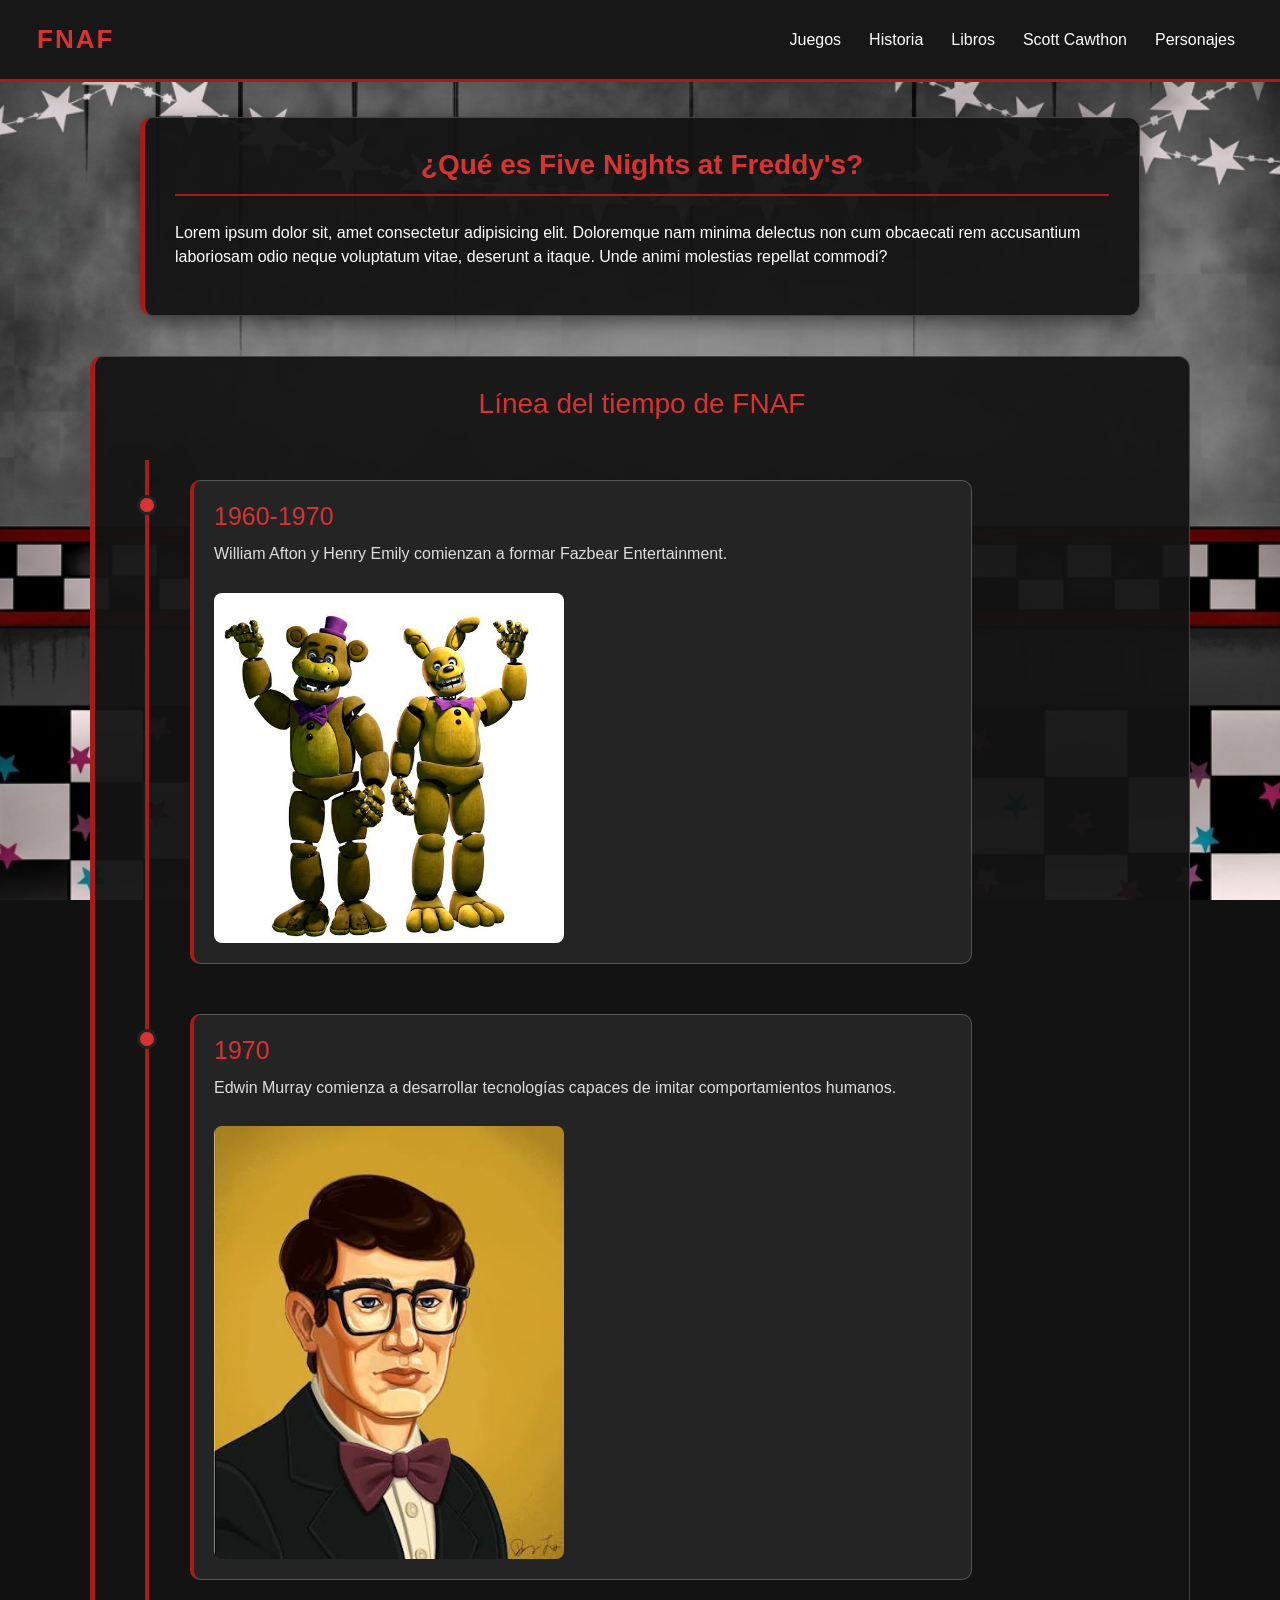
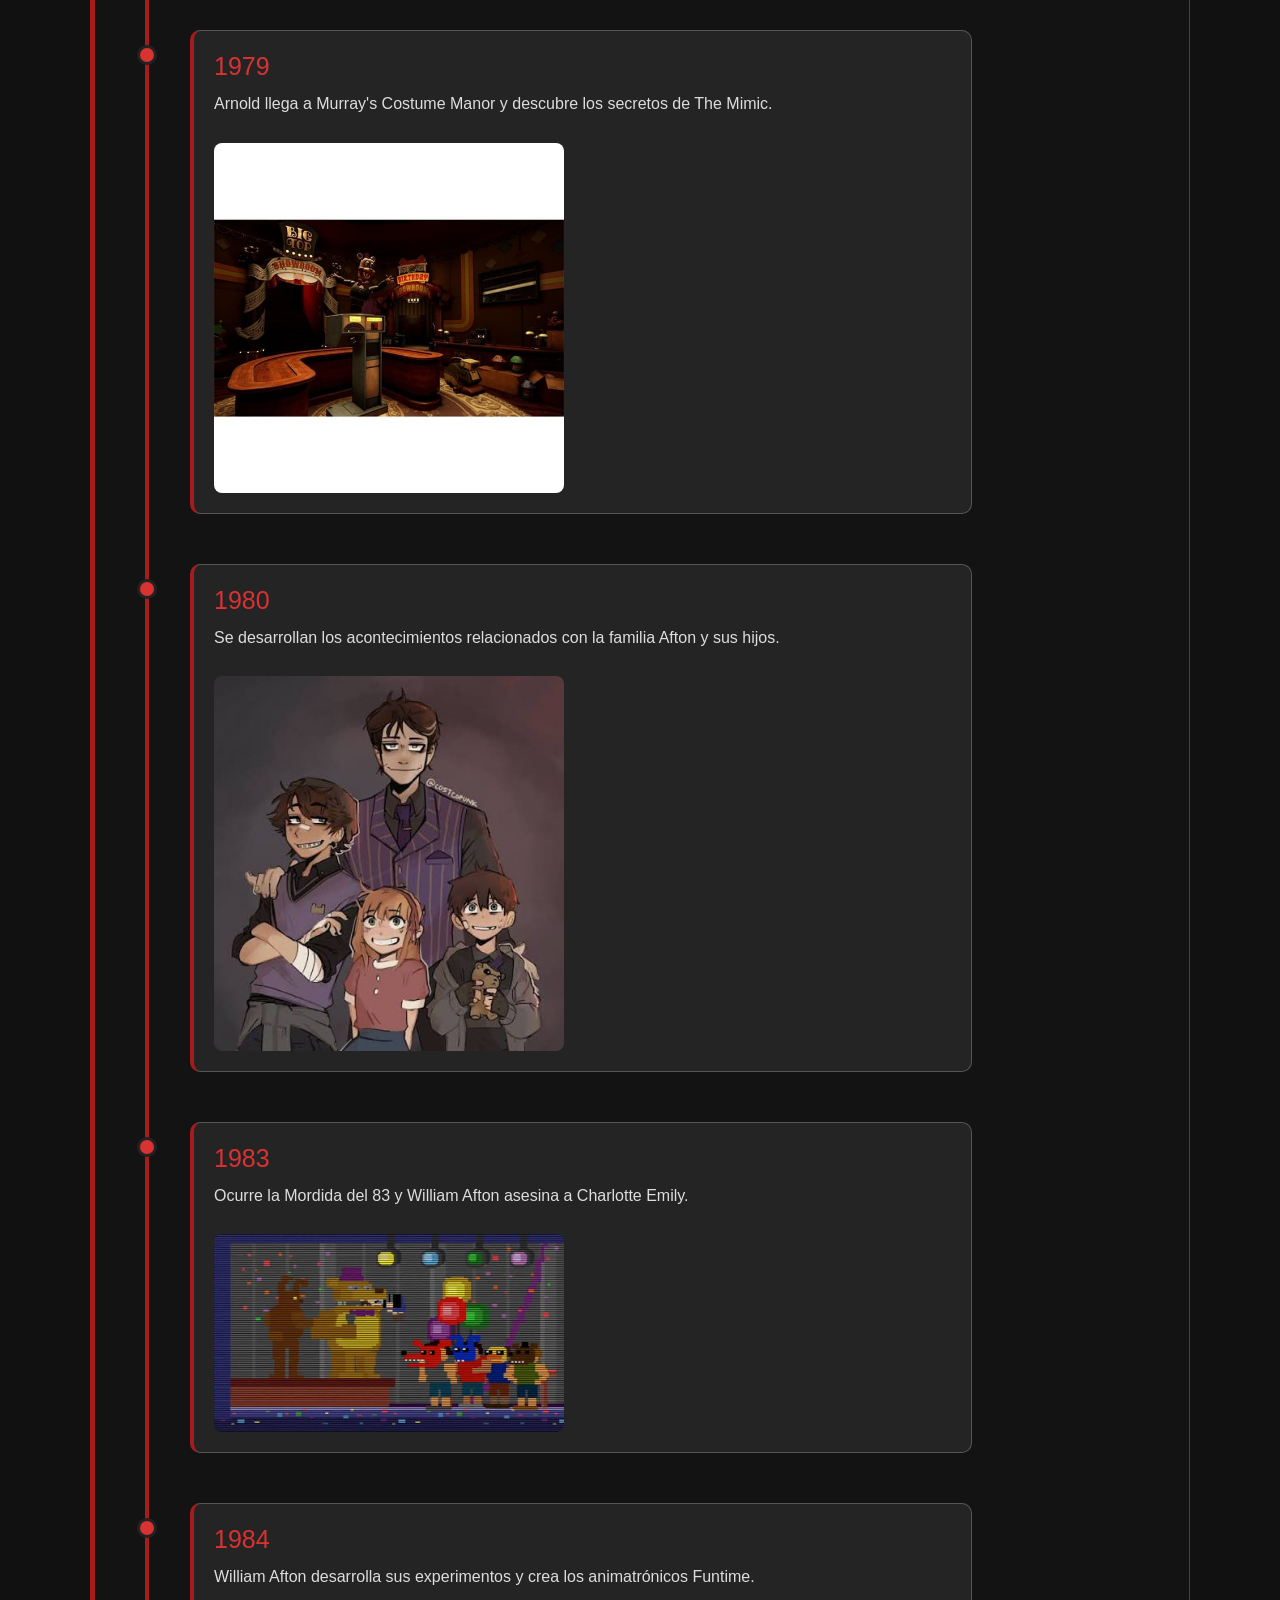
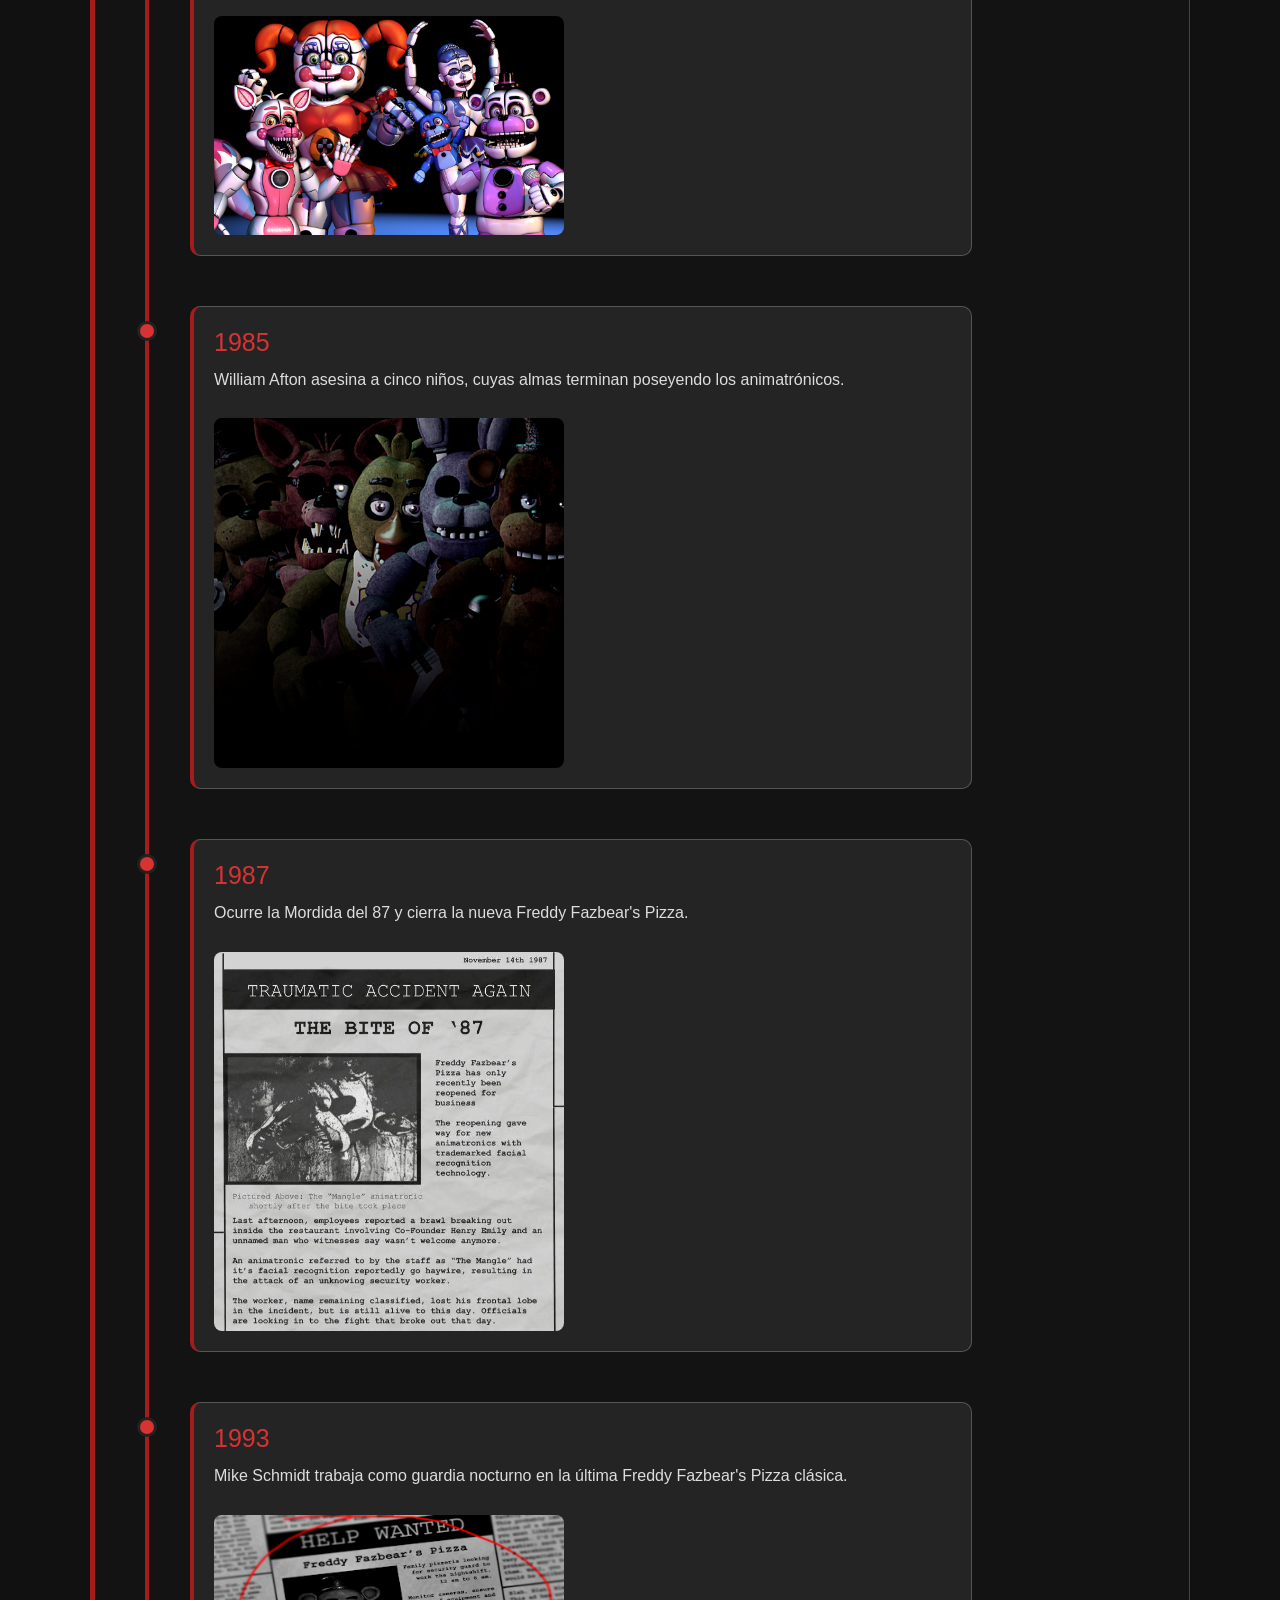
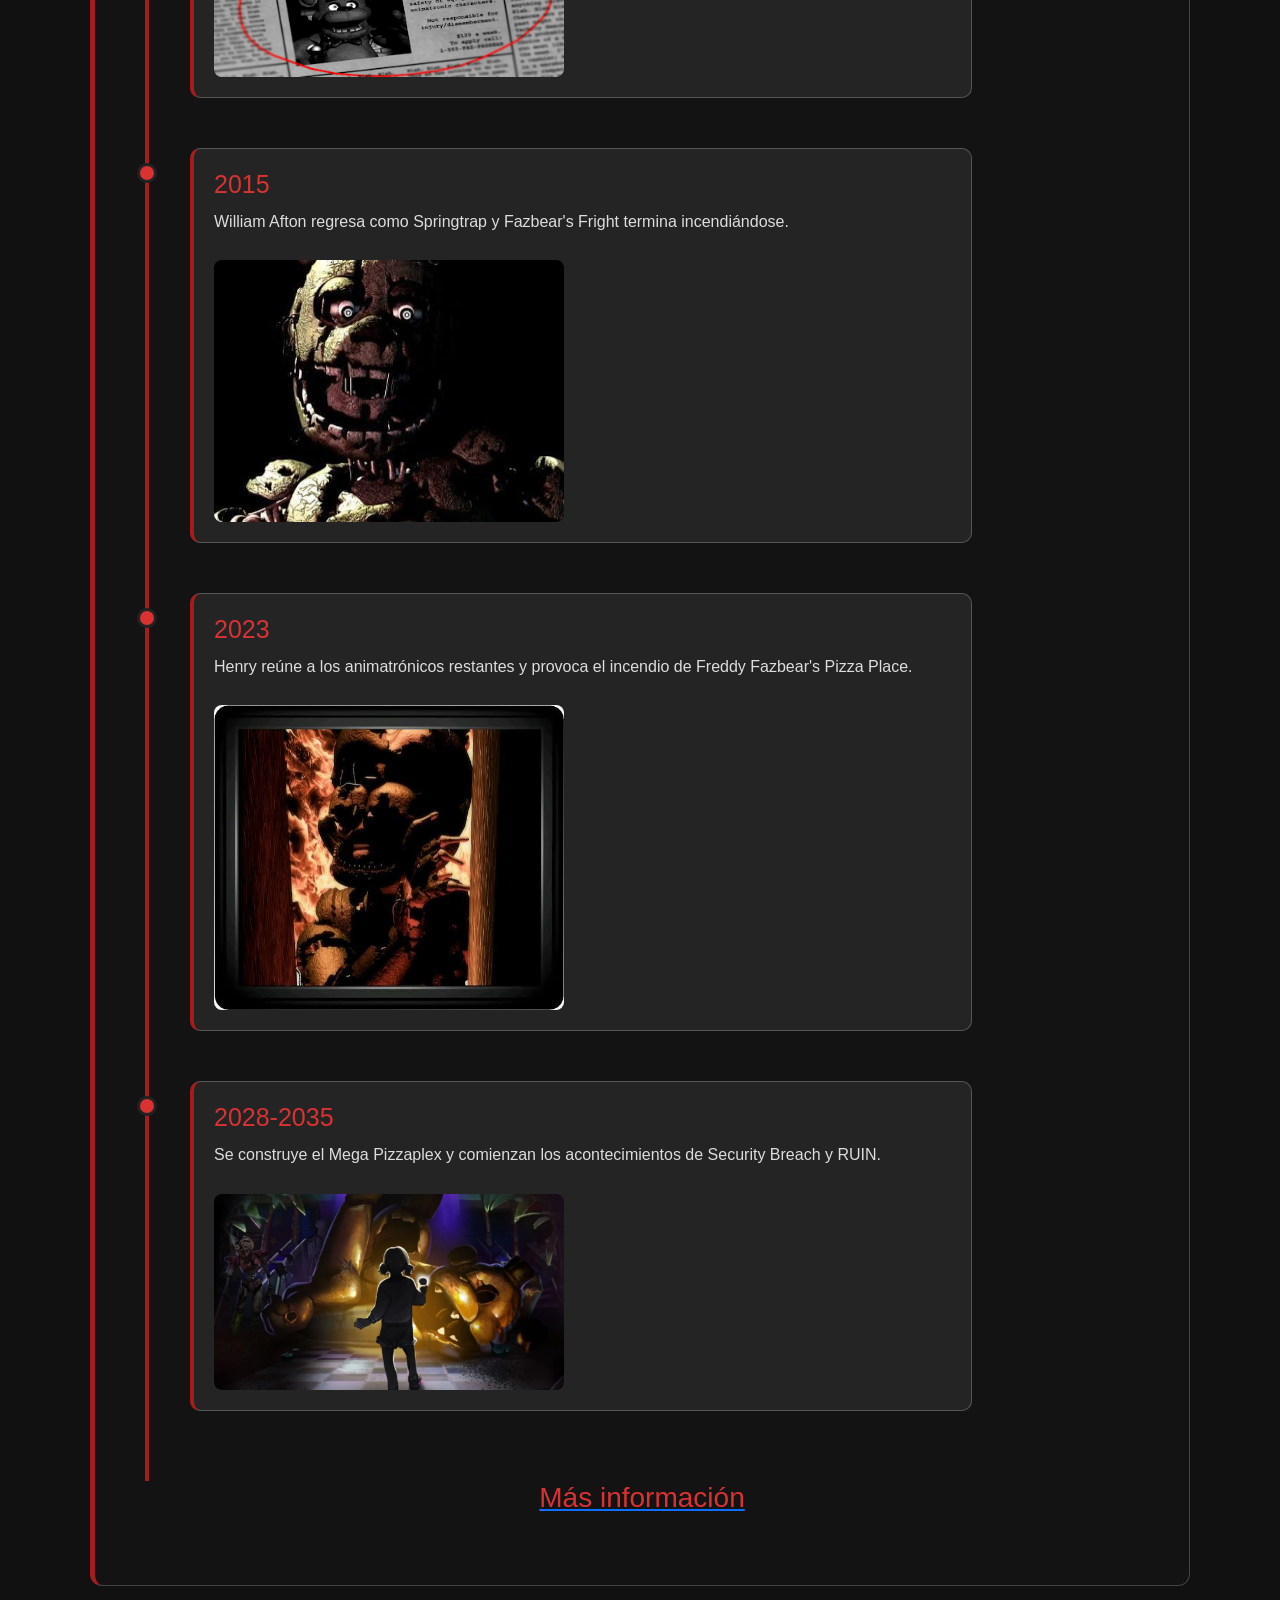
==== paginas/historia.html @ 73fea753 "first commit" ====
<!DOCTYPE html>
<html lang="en">

<head>
    <meta charset="UTF-8">
    <meta name="viewport" content="width=device-width, initial-scale=1.0">
    <title>lore</title>
    <link href="https://cdn.jsdelivr.net/npm/bootstrap@5.3.8/dist/css/bootstrap.min.css" rel="stylesheet">
    <link rel="stylesheet" href="../custom-style.css">
</head>

<body class="body-principal">
    <nav class="navbar navbar-expand-lg navbar-dark navbar-personalizado">

        <div class="container-fluid navbar-contenedor">

            <a class="navbar-brand navbar-logo" href="../index.html">
                FNAF
            </a>

            <button class="navbar-toggler navbar-boton" type="button" data-bs-toggle="collapse"
                data-bs-target="#menuNavbar" aria-controls="menuNavbar" aria-expanded="false"
                aria-label="Abrir o cerrar el menú">

                <span class="navbar-toggler-icon"></span>

            </button>

            <div class="collapse navbar-collapse navbar-menu" id="menuNavbar">

                <ul class="navbar-nav ms-auto navbar-lista">

                    <li class="nav-item item-juegos">
                        <a class="nav-link enlace-juegos" href="../paginas/juegos.html">
                            Juegos
                        </a>
                    </li>

                    <li class="nav-item item-historia">
                        <a class="nav-link enlace-historia" href="../paginas/historia.html">
                            Historia
                        </a>
                    </li>

                    <li class="nav-item item-novelas">
                        <a class="nav-link enlace-novelas" href="../paginas/libros.html">
                            Libros
                        </a>
                    </li>

                    <li class="nav-item item-scott">
                        <a class="nav-link enlace-scott" href="../paginas/scott-cawthon.html">
                            Scott Cawthon
                        </a>
                    </li>

                    <li class="nav-item item-sin-nombre">
                        <a class="nav-link enlace-sin-nombre" href="../paginas/personajes.html">
                            Personajes
                        </a>
                    </li>

                </ul>

            </div>

        </div>

    </nav>

    <section class="contenedor-fnaf">

        <h2 class="titulo-seccion">
            ¿Qué es Five Nights at Freddy's?
        </h2>

        <p class="parrafo-seccion">
            Lorem ipsum dolor sit, amet consectetur adipisicing elit. Doloremque nam minima delectus non cum obcaecati
            rem accusantium laboriosam odio neque voluptatum vitae, deserunt a itaque. Unde animi molestias repellat
            commodi?
        </p>
    </section>



<section class="contenedor-linea-tiempo">

    <h2 class="titulo-linea-tiempo">
        Línea del tiempo de FNAF
    </h2>

    <div class="linea-tiempo">

        <!-- ORÍGENES -->
        <div class="evento-tiempo">
            <div class="evento-contenido">
                <h3>1960-1970</h3>
                <p>William Afton y Henry Emily comienzan a formar Fazbear Entertainment.</p>
                <img src="../imagenes/origenes.jpg" alt="Orígenes de Fazbear Entertainment">
            </div>
        </div>

        <!-- EDWIN MURRAY -->
        <div class="evento-tiempo">
            <div class="evento-contenido">
                <h3>1970</h3>
                <p>Edwin Murray comienza a desarrollar tecnologías capaces de imitar comportamientos humanos.</p>
                <img src="../imagenes/mimic.jpg" alt="Edwin Murray y The Mimic">
            </div>
        </div>

        <!-- SECRET OF THE MIMIC -->
        <div class="evento-tiempo">
            <div class="evento-contenido">
                <h3>1979</h3>
                <p>Arnold llega a Murray's Costume Manor y descubre los secretos de The Mimic.</p>
                <img src="../imagenes/1979.jpg" alt="Secret of the Mimic">
            </div>
        </div>

        <!-- FAMILIA AFTON -->
        <div class="evento-tiempo">
            <div class="evento-contenido">
                <h3>1980</h3>
                <p>Se desarrollan los acontecimientos relacionados con la familia Afton y sus hijos.</p>
                <img src="../imagenes/1980.jpg" alt="Familia Afton">
            </div>
        </div>

        <!-- MORDIDA DEL 83 -->
        <div class="evento-tiempo">
            <div class="evento-contenido">
                <h3>1983</h3>
                <p>Ocurre la Mordida del 83 y William Afton asesina a Charlotte Emily.</p>
                <img src="../imagenes/1983.jpg" alt="Mordida del 83">
            </div>
        </div>

        <!-- EXPERIMENTOS -->
        <div class="evento-tiempo">
            <div class="evento-contenido">
                <h3>1984</h3>
                <p>William Afton desarrolla sus experimentos y crea los animatrónicos Funtime.</p>
                <img src="../imagenes/1984.jpg" alt="Experimentos de William Afton">
            </div>
        </div>

        <!-- NIÑOS DESAPARECIDOS -->
        <div class="evento-tiempo">
            <div class="evento-contenido">
                <h3>1985</h3>
                <p>William Afton asesina a cinco niños, cuyas almas terminan poseyendo los animatrónicos.</p>
                <img src="../imagenes/1985.jpg" alt="Incidente de los niños desaparecidos">
            </div>
        </div>

        <!-- FNAF 2 -->
        <div class="evento-tiempo">
            <div class="evento-contenido">
                <h3>1987</h3>
                <p>Ocurre la Mordida del 87 y cierra la nueva Freddy Fazbear's Pizza.</p>
                <img src="../imagenes/1987.jpg" alt="Mordida del 87">
            </div>
        </div>

        <!-- FNAF 1 -->
        <div class="evento-tiempo">
            <div class="evento-contenido">
                <h3>1993</h3>
                <p>Mike Schmidt trabaja como guardia nocturno en la última Freddy Fazbear's Pizza clásica.</p>
                <img src="../imagenes/1993.jpg" alt="Freddy Fazbear's Pizza">
            </div>
        </div>

        <!-- FNAF 3 -->
        <div class="evento-tiempo">
            <div class="evento-contenido">
                <h3>2015</h3>
                <p>William Afton regresa como Springtrap y Fazbear's Fright termina incendiándose.</p>
                <img src="../imagenes/2015.jpg" alt="Springtrap">
            </div>
        </div>

        <!-- FNAF 6 -->
        <div class="evento-tiempo">
            <div class="evento-contenido">
                <h3>2023</h3>
                <p>Henry reúne a los animatrónicos restantes y provoca el incendio de Freddy Fazbear's Pizza Place.</p>
                <img src="../imagenes/2023.jpg" alt="Incendio de Freddy Fazbear's Pizza Place">
            </div>
        </div>

        <!-- NUEVA ERA -->
        <div class="evento-tiempo">
            <div class="evento-contenido">
                <h3>2028-2035</h3>
                <p>Se construye el Mega Pizzaplex y comienzan los acontecimientos de Security Breach y RUIN.</p>
                <img src="../imagenes/pizzaplex.jpg" alt="Mega Pizzaplex">
            </div>
        </div>

    </div>

    <a class="enlace-mas-informacion" href="https://canva.link/m8445nsv9iupd81">
        <h2 class="titulo-linea-tiempo">Más información</h2>
    </a>

</section>


</body>

</html>
---- custom-style.css ----
/* =========================================
   1. CONFIGURACIÓN GENERAL
========================================= */

* {
    box-sizing: border-box;
}

body.body-principal {
    margin: 0;
    padding: 0;
    background-color: #111;
    background-image: url("imagenes/fondo.jpg");
    background-size: cover;
    background-position: center;
    background-attachment: fixed;
    color: white;
    font-family: Arial, sans-serif;
}


/* =========================================
   2. NAVBAR
========================================= */

.navbar-personalizado {
    background-color: #171717;
    padding: 15px 25px;
    border-bottom: 3px solid #a51c1c;
}

.navbar-contenedor {
    max-width: 1400px;
    margin: auto;
}

.navbar-logo {
    font-size: 26px;
    font-weight: bold;
    color: #d83232 !important;
    letter-spacing: 2px;
}

.navbar-boton {
    border: 2px solid #d83232;
}

.navbar-menu {
    justify-content: flex-end;
}

.navbar-lista {
    gap: 12px;
}

.navbar-lista .nav-link {
    color: white;
    font-size: 16px;
    padding: 10px 15px;
    border-radius: 6px;
    transition: 0.3s;
}

.navbar-lista .nav-link:hover {
    background-color: #a51c1c;
    color: white;
}


/* =========================================
   3. CONTENIDO PRINCIPAL
========================================= */

.contenido-principal {
    width: 90%;
    max-width: 1200px;
    margin: 40px auto 20px;
    padding: 0;
}


/* =========================================
   4. BIENVENIDA
========================================= */

.seccion-inicio {
    background-color: rgba(20, 20, 20, 0.95);
    padding: 35px 25px;
    border-radius: 12px;
    border: 1px solid #444;
    text-align: center;
    box-shadow: 0 5px 20px rgba(0, 0, 0, 0.5);
}

.titulo-principal {
    font-size: 36px;
    font-weight: bold;
    margin: 0;
    color: #e4e4e4;
    line-height: 1.3;
}


/* =========================================
   5. CONTENEDORES FNAF Y GÉNERO
========================================= */

.contenedor-fnaf,
.contenedor-genero {
    display: flex;
    flex-direction: column;
    align-items: center;
    width: 90%;
    max-width: 1000px;
    margin: 35px auto;
    padding: 30px;
    background-color: rgba(20, 20, 20, 0.95);
    border: 1px solid #444;
    border-left: 5px solid #a51c1c;
    border-radius: 12px;
    box-shadow: 0 5px 20px rgba(0, 0, 0, 0.5);
}


/* =========================================
   6. TÍTULOS DE SECCIONES
========================================= */

.titulo-seccion,
.titulo-genero {
    color: #d83232;
    font-size: 28px;
    font-weight: bold;
    text-align: center;
    width: 100%;
    padding-bottom: 12px;
    margin-bottom: 25px;
    border-bottom: 2px solid #a51c1c;
}


/* =========================================
   7. IMÁGENES Y TEXTOS
========================================= */

.foto-izquierda {
    width: 40%;
    max-width: 350px;
    height: auto;
    object-fit: cover;
    border-radius: 10px;
    margin: 0;
}

.texto-derecha,
.texto-genero,
.texto-izquierda {
    flex: 1;
    font-size: 18px;
    line-height: 1.8;
    color: #ddd;
    margin: 0;
    text-align: justify;
}


/* =========================================
   8. DISTRIBUCIÓN DE IMÁGENES Y TEXTOS
========================================= */

.contenido-izquierda {
    display: flex;
    flex-direction: row;
    align-items: center;
    gap: 30px;
    width: 100%;
}

.contenido-genero {
    display: flex;
    flex-direction: row-reverse;
    align-items: center;
    gap: 30px;
    width: 100%;
}


/* =========================================
   9. SUBRAYADO
========================================= */

.subrayado {
    border-bottom: 1px solid #d83232;
    padding-bottom: 1px;
}


/* =========================================
   10. TRANSICIONES DEL NAVBAR
========================================= */

.enlace-juegos,
.enlace-historia,
.enlace-novelas,
.enlace-scott,
.enlace-sin-nombre {
    transition: 0.3s;
}


/* =========================================
   11. LÍNEA DEL TIEMPO
========================================= */

/* CONTENEDOR GENERAL */

.contenedor-linea-tiempo {
    width: 90%;
    max-width: 1100px;
    margin: 40px auto;
    padding: 30px;
    background-color: rgba(20, 20, 20, 0.95);
    border: 1px solid #444;
    border-left: 5px solid #a51c1c;
    border-radius: 12px;
}

/* TÍTULO */

.titulo-linea-tiempo {
    color: #d83232;
    text-align: center;
    font-size: 28px;
    margin-bottom: 40px;
}

/* LÍNEA VERTICAL */

.linea-tiempo {
    position: relative;
    padding: 20px 0;
}

/* LÍNEA ROJA */

.linea-tiempo::before {
    content: "";
    position: absolute;
    left: 20px;
    top: 0;
    bottom: 0;
    width: 4px;
    background-color: #a51c1c;
}

/* CADA ACONTECIMIENTO */

.evento-tiempo {
    position: relative;
    width: 80%;
    margin-bottom: 50px;
    margin-left: 20px;
    padding-left: 45px;
}

/* PUNTO DE LA LÍNEA */

.evento-tiempo::before {
    content: "";
    position: absolute;
    left: -8px;
    top: 15px;
    width: 20px;
    height: 20px;
    background-color: #d83232;
    border: 3px solid #222;
    border-radius: 50%;
    z-index: 2;
}

/* CONTENIDO DEL EVENTO */

.evento-contenido {
    background-color: #242424;
    padding: 20px;
    border: 1px solid #555;
    border-left: 4px solid #a51c1c;
    border-radius: 10px;
}

/* AÑO */

.evento-contenido h3 {
    color: #d83232;
    font-size: 25px;
    margin-bottom: 10px;
}

/* DESCRIPCIÓN */

.evento-contenido p {
    color: #ddd;
    font-size: 16px;
    line-height: 1.6;
}

/* IMAGEN */

.evento-contenido img {
    width: 100%;
    max-width: 350px;
    height: auto;
    border-radius: 8px;
    margin-top: 10px;
}


/* =========================================
   12. GENIALLY
========================================= */

.contenedor-genially {
    width: 100%;
    max-width: 280px;
    aspect-ratio: 9 / 16;
    margin: auto;
    overflow: hidden;
    border-radius: 10px;
}

.contenedor-genially iframe {
    width: 100%;
    height: 100%;
    border: none;
    display: block;
}


/* =========================================
   13. RESPONSIVE - TABLETS
========================================= */

@media (max-width: 991px) {

    .navbar-personalizado {
        padding: 12px 15px;
    }

    .navbar-lista {
        gap: 5px;
        margin-top: 15px;
    }

    .navbar-lista .nav-link {
        padding: 12px;
    }

    .contenido-principal {
        width: 95%;
        margin: 25px auto;
    }

    .titulo-principal {
        font-size: 28px;
    }

    .contenedor-fnaf,
    .contenedor-genero {
        width: 95%;
        padding: 20px;
        gap: 20px;
    }

    .foto-izquierda {
        width: 40%;
    }

    .texto-derecha,
    .texto-genero,
    .texto-izquierda {
        font-size: 16px;
    }
}


/* =========================================
   14. RESPONSIVE - CELULARES
========================================= */

@media (max-width: 576px) {

    body.body-principal {
        background-attachment: scroll;
    }

    .navbar-personalizado {
        padding: 12px;
    }

    .navbar-logo {
        font-size: 22px;
    }

    .contenido-principal {
        width: 94%;
        margin: 20px auto;
    }

    .seccion-inicio {
        padding: 25px 15px;
    }

    .titulo-principal {
        font-size: 23px;
    }

    .contenedor-fnaf,
    .contenedor-genero {
        width: 94%;
        padding: 18px;
        margin: 20px auto;
    }

    /* AMBAS DISTRIBUCIONES SE APILAN */

    .contenido-izquierda,
    .contenido-genero {
        flex-direction: column;
        gap: 18px;
    }

    /* IMÁGENES ADAPTABLES */

    .foto-izquierda,
    .contenido-genero .foto-izquierda,
    .contenido-izquierda .foto-izquierda {
        width: 100%;
        max-width: 100%;
    }

    /* TEXTOS */

    .texto-derecha,
    .texto-genero,
    .texto-izquierda {
        font-size: 15px;
        line-height: 1.7;
        text-align: left;
    }

    /* TÍTULOS */

    .titulo-seccion,
    .titulo-genero {
        font-size: 23px;
        margin-bottom: 18px;
    }

    /* LÍNEA DEL TIEMPO */

    .contenedor-linea-tiempo {
        width: 94%;
        padding: 18px;
    }

    .titulo-linea-tiempo {
        font-size: 23px;
    }

    .evento-tiempo {
        width: calc(100% - 20px);
        margin-left: 20px !important;
        padding-left: 35px;
    }

    .linea-tiempo::before {
        left: 10px;
    }

    /* LÍNEA DEL TIEMPO - REPETICIÓN ORIGINAL */

    .linea-tiempo {
        position: relative;
        padding: 20px 0;
    }

    .linea-tiempo::before {
        content: "";
        position: absolute;
        left: 20px;
        top: 0;
        bottom: 0;
        width: 4px;
        background-color: #a51c1c;
    }

    .evento-tiempo {
        position: relative;
        width: 85%;
        margin-left: 20px;
        margin-bottom: 40px;
        padding-left: 45px;
    }

    .evento-tiempo::before {
        content: "";
        position: absolute;
        left: -8px;
        top: 15px;
        width: 20px;
        height: 20px;
        background-color: #d83232;
        border: 3px solid #222;
        border-radius: 50%;
        z-index: 2;
    }
}

.contenedor-imagen {
    display: flex;
    justify-content: center;
    align-items: center;
    min-height: 100vh;
}

.contenedor-imagen img {
    max-width: 100%;
    height: auto;
}

/* SECCIÓN DE LA IMAGEN */
.seccion-imagen {
    width: 90%;
    max-width: 1100px;
    margin: 40px auto;
    padding: 40px 20px;

    display: flex;
    justify-content: center;
    align-items: center;

    background-color: rgba(20, 20, 20, 0.95);
    border: 1px solid #444;
    border-left: 5px solid #a51c1c;
    border-radius: 12px;

    box-shadow: 0 5px 20px rgba(0, 0, 0, 0.5);
}

/* MARCO DE LA IMAGEN */
.marco-imagen {
    max-width: 700px;
    width: 100%;
    padding: 8px;

    background-color: #171717;
    border: 2px solid #a51c1c;
    border-radius: 12px;

    box-shadow: 0 0 15px rgba(168, 28, 28, 0.4);

    transition: 0.3s;
}

/* IMAGEN */
.marco-imagen img {
    display: block;
    width: 100%;
    height: auto;
    border-radius: 6px;
}

/* EFECTO AL PASAR EL MOUSE */
.marco-imagen:hover {
    transform: scale(1.02);
    box-shadow: 0 0 25px rgba(216, 50, 50, 0.6);
}

/* CELULARES */
@media (max-width: 576px) {

    .seccion-imagen {
        width: 94%;
        padding: 20px 12px;
        margin: 20px auto;
    }

    .marco-imagen {
        padding: 5px;
    }
}

/* ENLACE A CANVA */
.enlace-canva {
    text-align: center;
    margin: 30px auto;
}

.enlace-canva a {
    color: #d83232;
    text-decoration: underline;
    text-decoration-color: #a51c1c;
    text-underline-offset: 5px;

    font-size: 18px;
    font-weight: bold;

    transition: 0.3s;
}

.enlace-canva a:hover {
    color: #ff5555;
    text-decoration-color: #ff5555;
}

/* CELULARES */
@media (max-width: 576px) {
    .enlace-canva a {
        font-size: 16px;
    }
}

/* CONTENEDOR */
.contenedor-tarjetas {
    width: 90%;
    max-width: 700px;
    margin: 40px auto;
}

/* ENLACES */
.enlace-tarjeta {
    display: block;
    text-decoration: none;
}

/* TARJETAS */
.tarjeta-fnaf {
    background-color: #171717;
    border: 2px solid #a51c1c;
    border-radius: 12px;
    overflow: hidden;
    transition: 0.3s;
}

/* IMÁGENES */
.tarjeta-fnaf img {
    width: 100%;
    height: 250px;
    object-fit: cover;
}

/* SUBTÍTULOS */
.subtitulo-tarjeta {
    color: #d83232;
    font-size: 20px;
    font-weight: bold;
    text-align: center;
    margin: 0;
    letter-spacing: 2px;
}

/* EFECTO HOVER */
.tarjeta-fnaf:hover {
    transform: scale(1.03);
    border-color: #d83232;
    box-shadow: 0 0 20px rgba(216, 50, 50, 0.5);
}

/* info de mas*/

/* SEGUNDA PARTE DEL TEXTO */
.texto-segunda-parte {
    width: 100%;
    font-size: 18px;
    line-height: 1.8;
    color: #ddd;
    margin-top: 25px;
    text-align: justify;
}

/* RESPONSIVE */
@media (max-width: 576px) {
    .texto-segunda-parte {
        font-size: 15px;
        line-height: 1.7;
        text-align: left;
    }
}
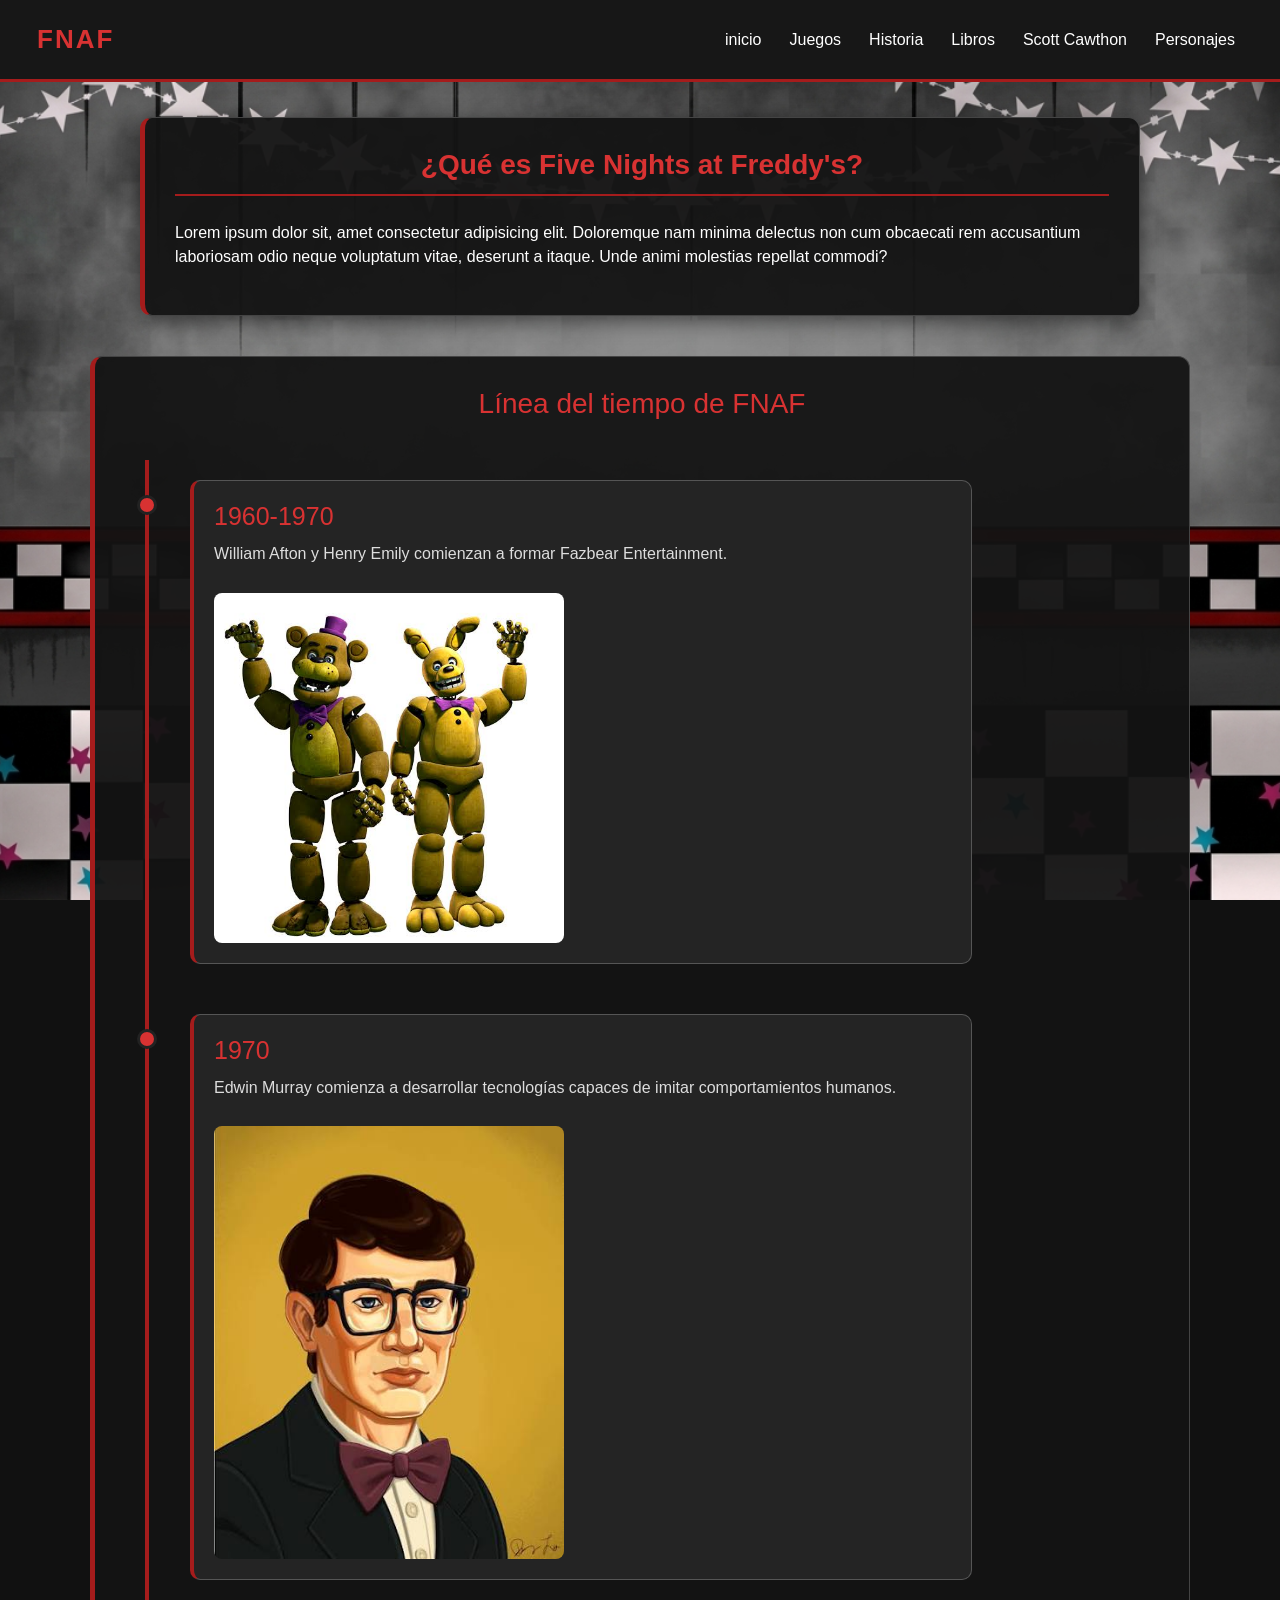
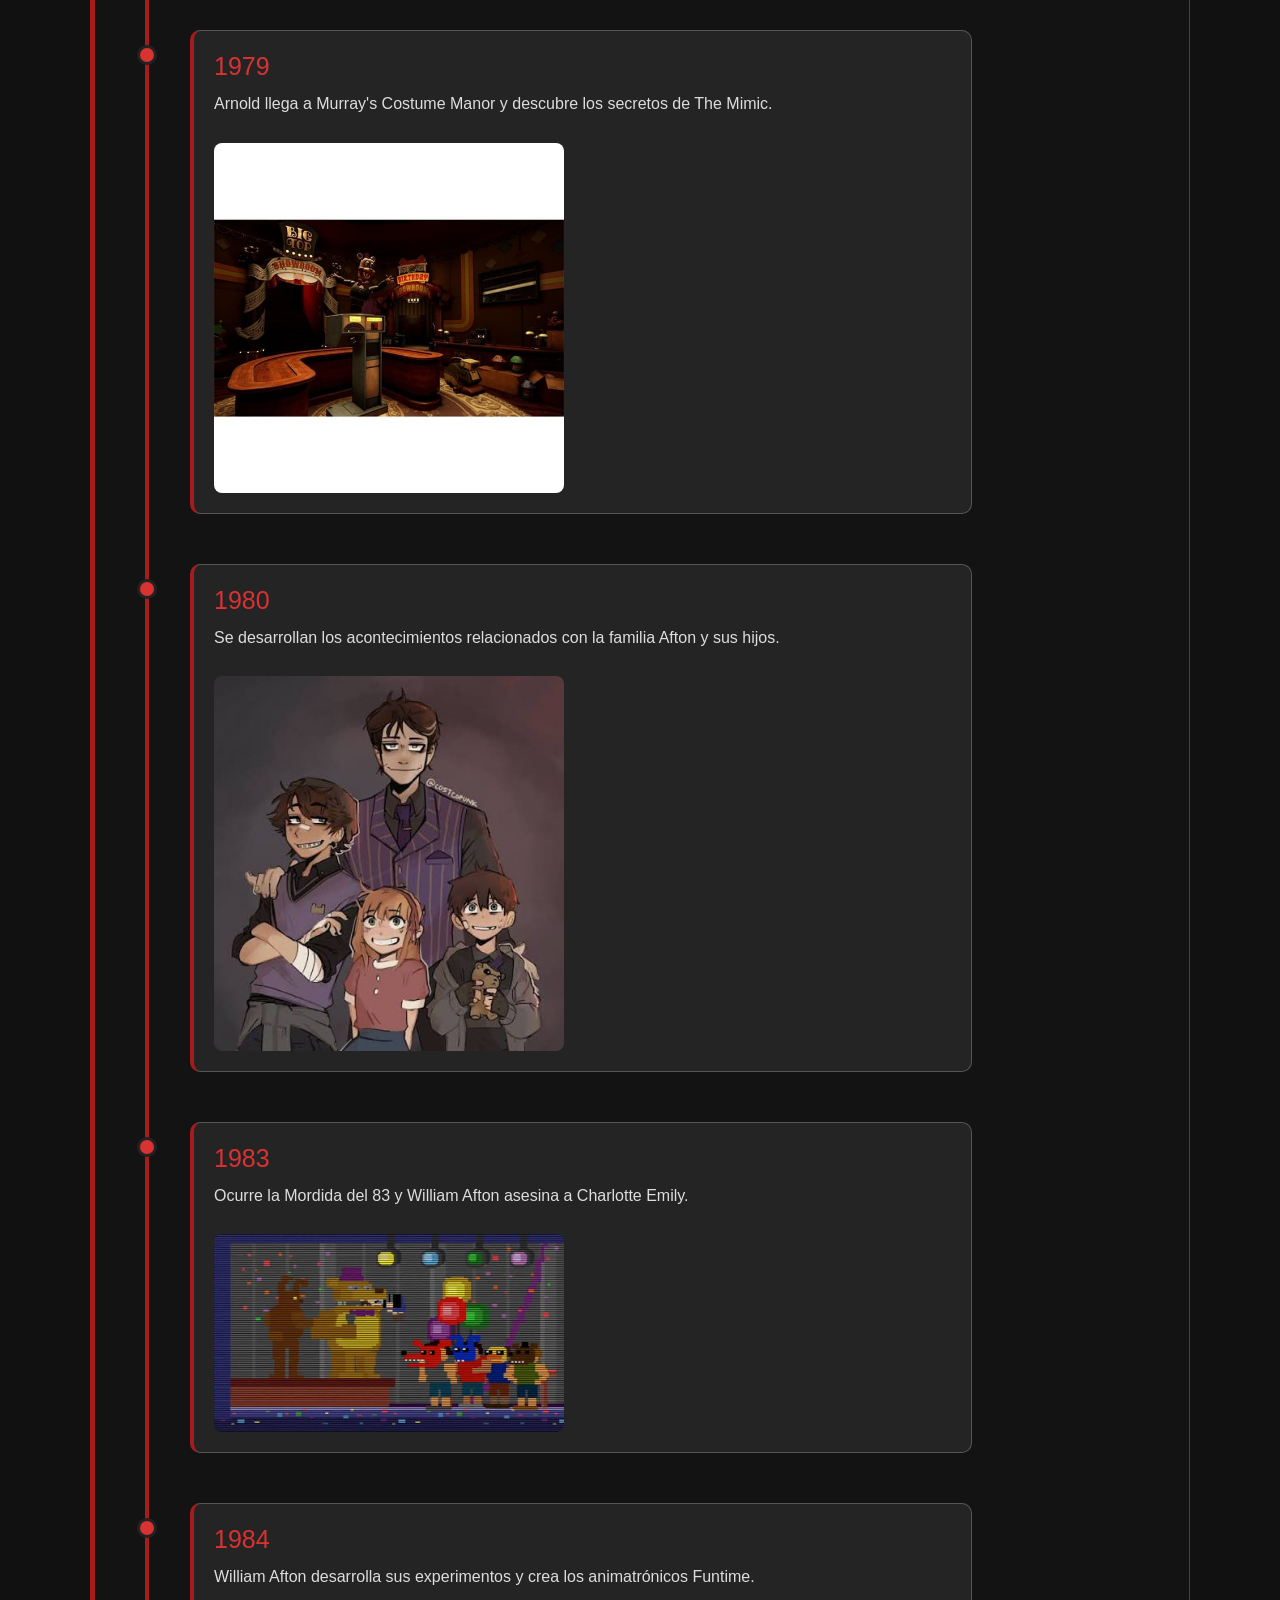
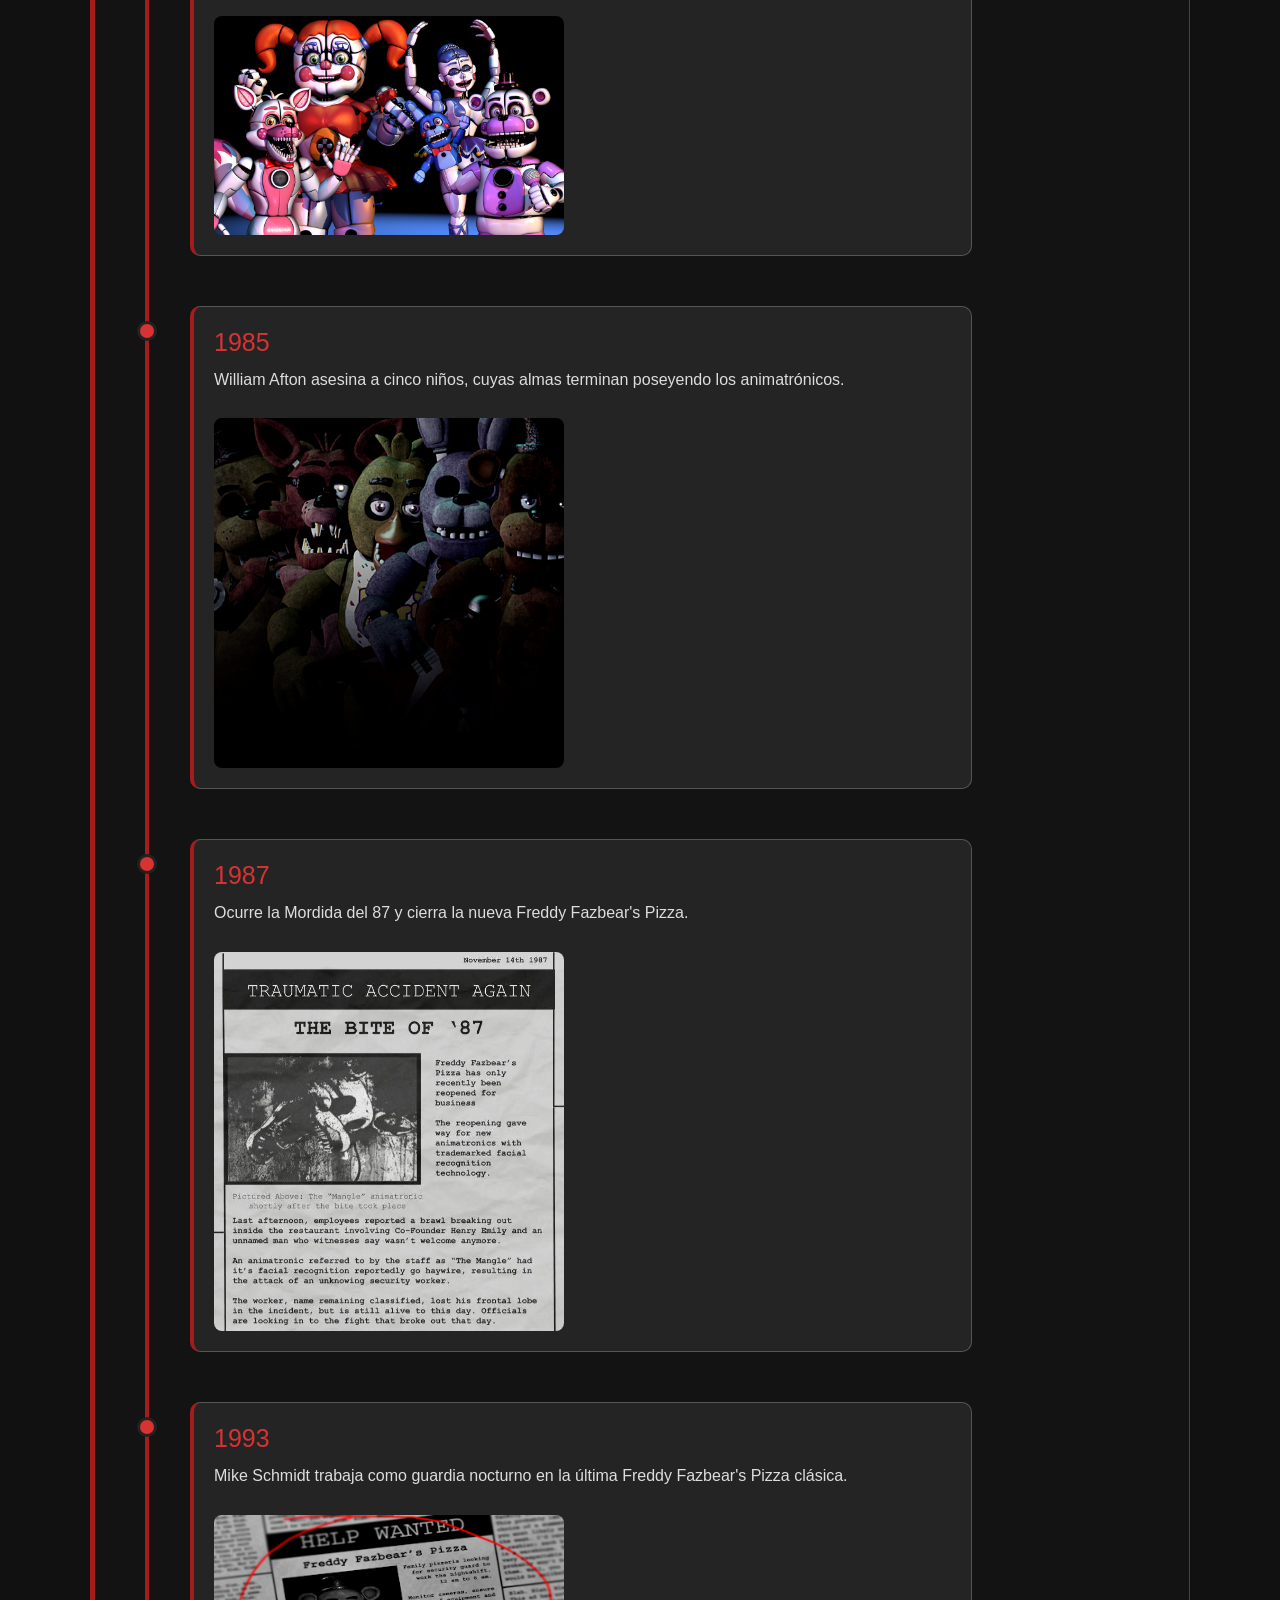
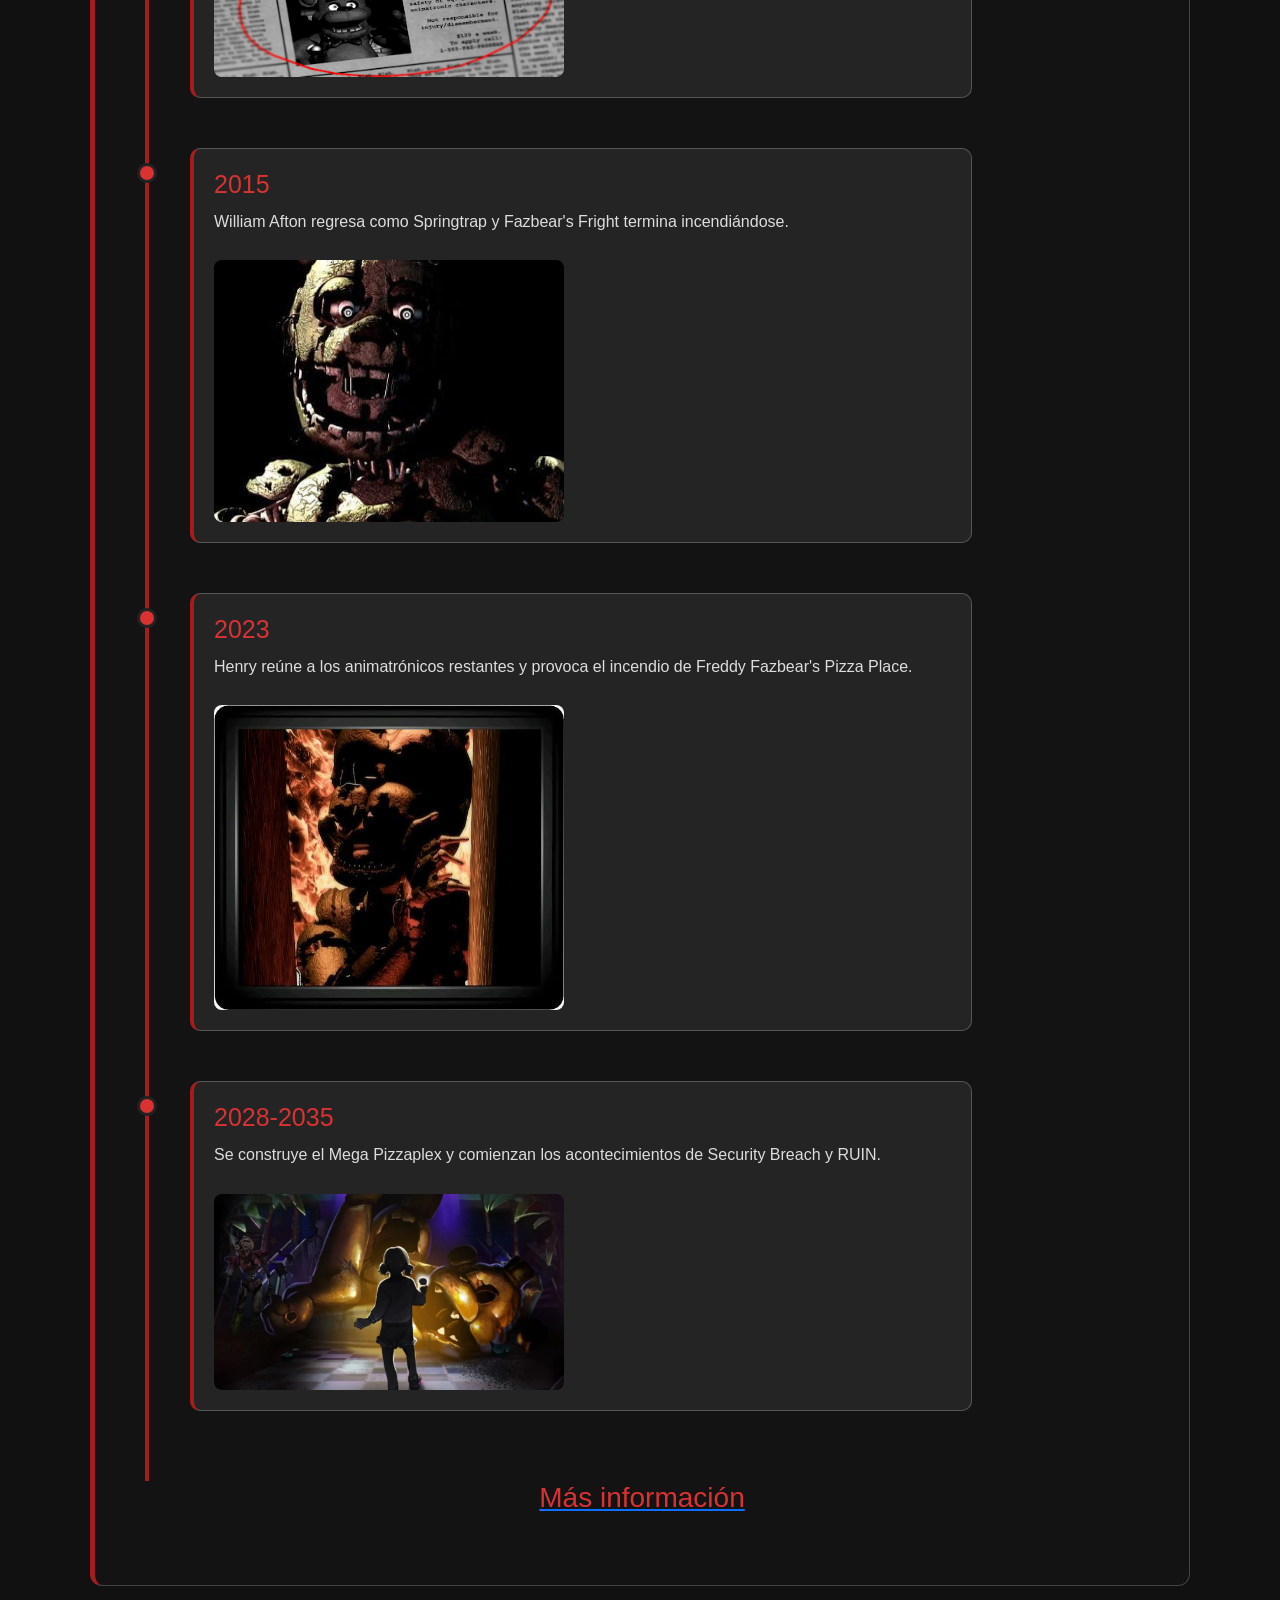
==== commit 84572cc9: "mecanse" ====
--- a/paginas/historia.html
+++ b/paginas/historia.html
@@ -31,6 +31,12 @@
                 <ul class="navbar-nav ms-auto navbar-lista">
 
                     <li class="nav-item item-juegos">
+                        <a class="nav-link enlace-juegos" href="../index.html">
+                            inicio
+                        </a>
+                    </li>
+
+                    <li class="nav-item item-juegos">
                         <a class="nav-link enlace-juegos" href="../paginas/juegos.html">
                             Juegos
                         </a>
